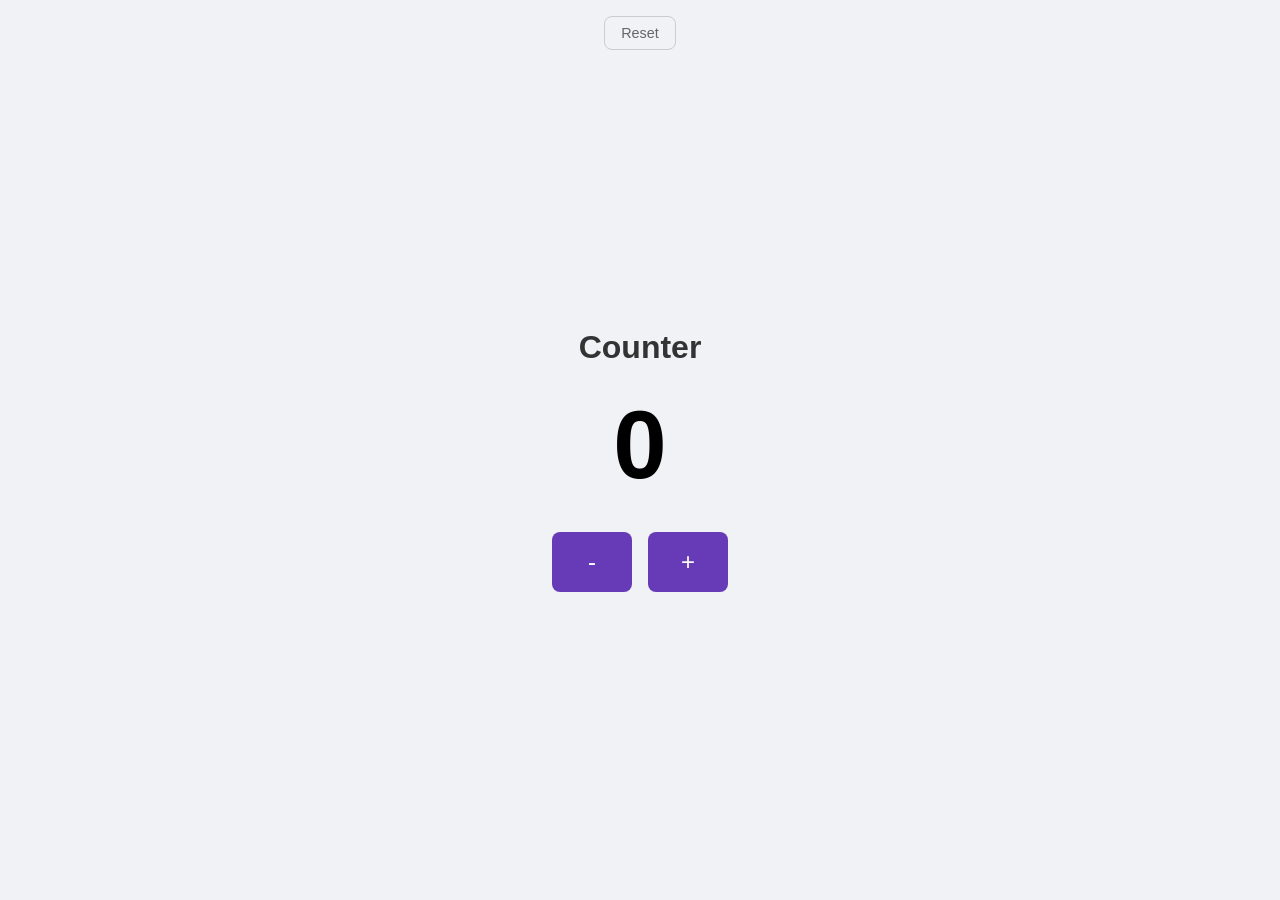
==== public/index.html @ a22fbcd0 "Move static assets to public directory and update README - Created `public` directory - Moved `app.j" ====
<!DOCTYPE html>
<html lang="en">
<head>
    <meta charset="UTF-8">
    <meta name="viewport" content="width=device-width, initial-scale=1.0, maximum-scale=1.0, user-scalable=no">
    <title>Counter</title>
    <link rel="stylesheet" href="style.css">
    <link rel="manifest" href="manifest.json">
    <meta name="theme-color" content="#673ab7">
</head>
<body>
    <button id="reset-btn">Reset</button>
    <div class="container">
        <h1>Counter</h1>
        <div id="count-display">0</div>
        <div class="buttons">
            <button id="minus-btn" aria-label="Decrease count">-</button>
            <button id="plus-btn" aria-label="Increase count">+</button>
        </div>
    </div>
    <script src="app.js"></script>
</body>
</html>
---- public/style.css ----
body {
    font-family: -apple-system, BlinkMacSystemFont, "Segoe UI", Roboto, Helvetica, Arial, sans-serif;
    display: flex;
    flex-direction: column;
    justify-content: center;
    align-items: center;
    height: 100vh;
    margin: 0;
    background-color: #f0f2f5;
    overflow: hidden;
    touch-action: none;
}

#reset-btn {
    position: absolute;
    top: 1rem;
    background-color: transparent;
    color: #666;
    font-size: 0.9rem;
    padding: 0.5rem 1rem;
    border: 1px solid #ccc;
    min-width: auto;
}

#reset-btn:hover {
    background-color: #eee;
}

.container {
    text-align: center;
    min-width: 250px;
}

h1 {
    color: #333;
    margin-bottom: 1.5rem;
}

#count-display {
    font-size: 6rem;
    font-weight: bold;
    margin-bottom: 2rem;
    color: black;
}

.buttons {
    display: flex;
    justify-content: center;
    gap: 1rem;
}

button {
    font-size: 1.5rem;
    padding: 1rem 2rem;
    cursor: pointer;
    border: none;
    border-radius: 8px;
    background-color: #673ab7;
    color: white;
    transition: background-color 0.2s, transform 0.1s;
    min-width: 80px;
}

button:hover {
    background-color: #5e35b1;
}

button:active {
    transform: scale(0.95);
}

button#minus-btn {
    background-color: #673ab7;
}

button#minus-btn:hover {
    background-color: #5e35b1;
}
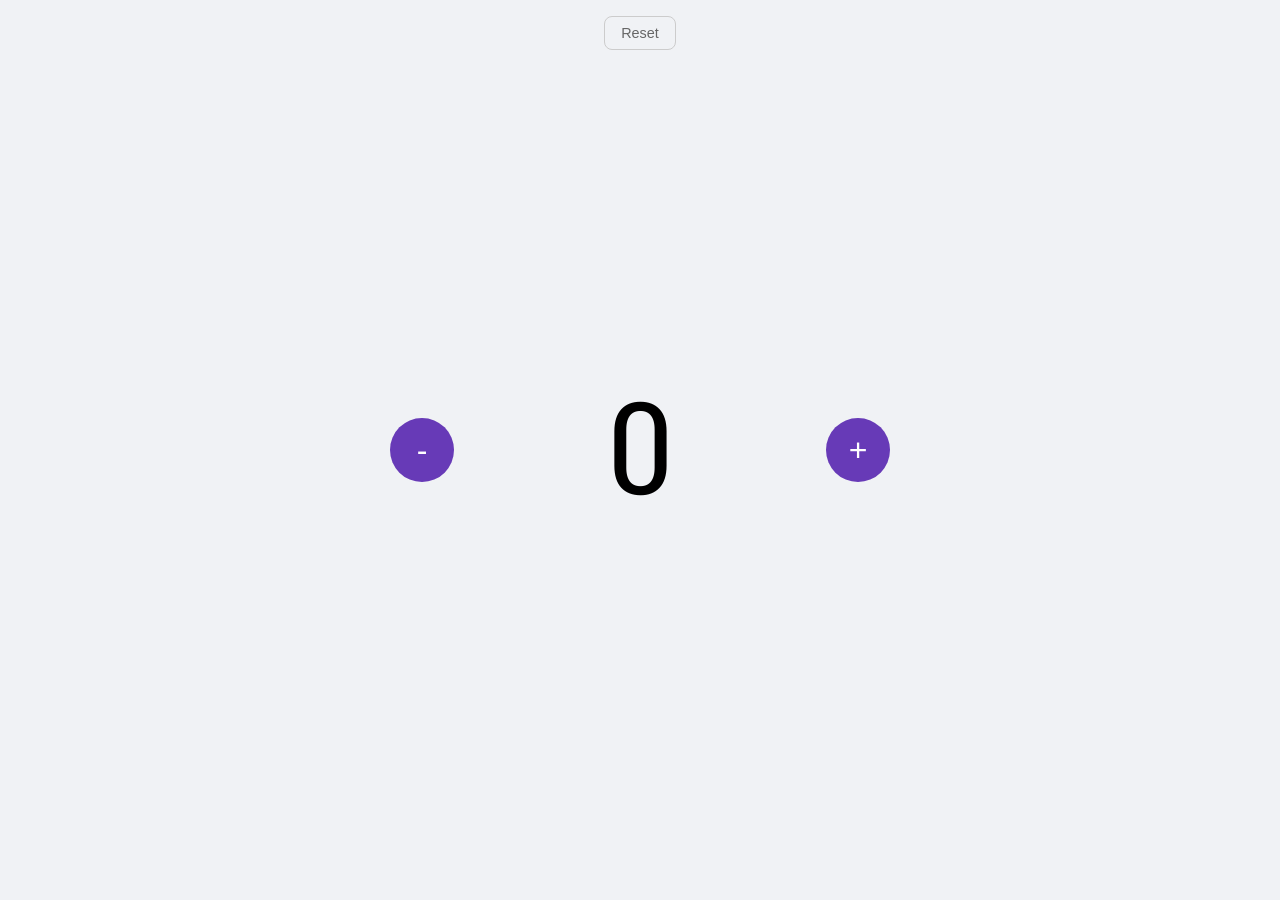
==== commit 841fb9fd: "Modernize counter UI: remove title, side-by-side buttons, and Google Sans Flex font - Removed the "C" ====
--- a/public/index.html
+++ b/public/index.html
@@ -4,6 +4,9 @@
     <meta charset="UTF-8">
     <meta name="viewport" content="width=device-width, initial-scale=1.0, maximum-scale=1.0, user-scalable=no">
     <title>Counter</title>
+    <link rel="preconnect" href="https://fonts.googleapis.com">
+    <link rel="preconnect" href="https://fonts.gstatic.com" crossorigin>
+    <link href="https://fonts.googleapis.com/css2?family=Google+Sans+Flex:wght@100..1000&family=Roboto+Flex:wght@100..1000&display=swap" rel="stylesheet">
     <link rel="stylesheet" href="style.css">
     <link rel="manifest" href="manifest.json">
     <meta name="theme-color" content="#673ab7">
@@ -11,10 +14,9 @@
 <body>
     <button id="reset-btn">Reset</button>
     <div class="container">
-        <h1>Counter</h1>
-        <div id="count-display">0</div>
-        <div class="buttons">
+        <div class="counter-layout">
             <button id="minus-btn" aria-label="Decrease count">-</button>
+            <div id="count-display">0</div>
             <button id="plus-btn" aria-label="Increase count">+</button>
         </div>
     </div>
--- a/public/style.css
+++ b/public/style.css
@@ -1,5 +1,5 @@
 body {
-    font-family: -apple-system, BlinkMacSystemFont, "Segoe UI", Roboto, Helvetica, Arial, sans-serif;
+    font-family: 'Google Sans Flex', 'Roboto Flex', -apple-system, BlinkMacSystemFont, "Segoe UI", Roboto, Helvetica, Arial, sans-serif;
     display: flex;
     flex-direction: column;
     justify-content: center;
@@ -20,6 +20,9 @@
     padding: 0.5rem 1rem;
     border: 1px solid #ccc;
     min-width: auto;
+    border-radius: 8px;
+    width: auto;
+    height: auto;
 }
 
 #reset-btn:hover {
@@ -28,37 +31,63 @@
 
 .container {
     text-align: center;
-    min-width: 250px;
+    width: 100%;
 }
 
-h1 {
-    color: #333;
-    margin-bottom: 1.5rem;
+.counter-layout {
+    display: flex;
+    justify-content: center;
+    align-items: center;
+    gap: 1rem;
+    width: 100%;
+    max-width: 500px;
+    margin: 0 auto;
 }
 
 #count-display {
-    font-size: 6rem;
-    font-weight: bold;
-    margin-bottom: 2rem;
+    font-size: 8rem;
+    font-weight: 500;
     color: black;
+    flex: 1;
+    min-width: 120px;
+    text-align: center;
+    font-variant-numeric: tabular-nums;
 }
 
-.buttons {
-    display: flex;
-    justify-content: center;
-    gap: 1rem;
+@media (max-width: 400px) {
+    #count-display {
+        font-size: 6rem;
+    }
+
+    button {
+        width: 56px;
+        height: 56px;
+        font-size: 1.5rem;
+    }
 }
 
 button {
-    font-size: 1.5rem;
-    padding: 1rem 2rem;
+    font-size: 2rem;
+    width: 64px;
+    height: 64px;
+    flex-shrink: 0;
     cursor: pointer;
     border: none;
-    border-radius: 8px;
+    border-radius: 50%;
     background-color: #673ab7;
     color: white;
     transition: background-color 0.2s, transform 0.1s;
-    min-width: 80px;
+    display: flex;
+    justify-content: center;
+    align-items: center;
+    -webkit-tap-highlight-color: transparent;
+    outline: none;
+    user-select: none;
+}
+
+button:focus-visible {
+    outline: 3px solid #5e35b1;
+    outline-offset: 2px;
 }
 
 button:hover {
@@ -66,13 +95,5 @@
 }
 
 button:active {
-    transform: scale(0.95);
+    transform: scale(0.9);
 }
-
-button#minus-btn {
-    background-color: #673ab7;
-}
-
-button#minus-btn:hover {
-    background-color: #5e35b1;
-}
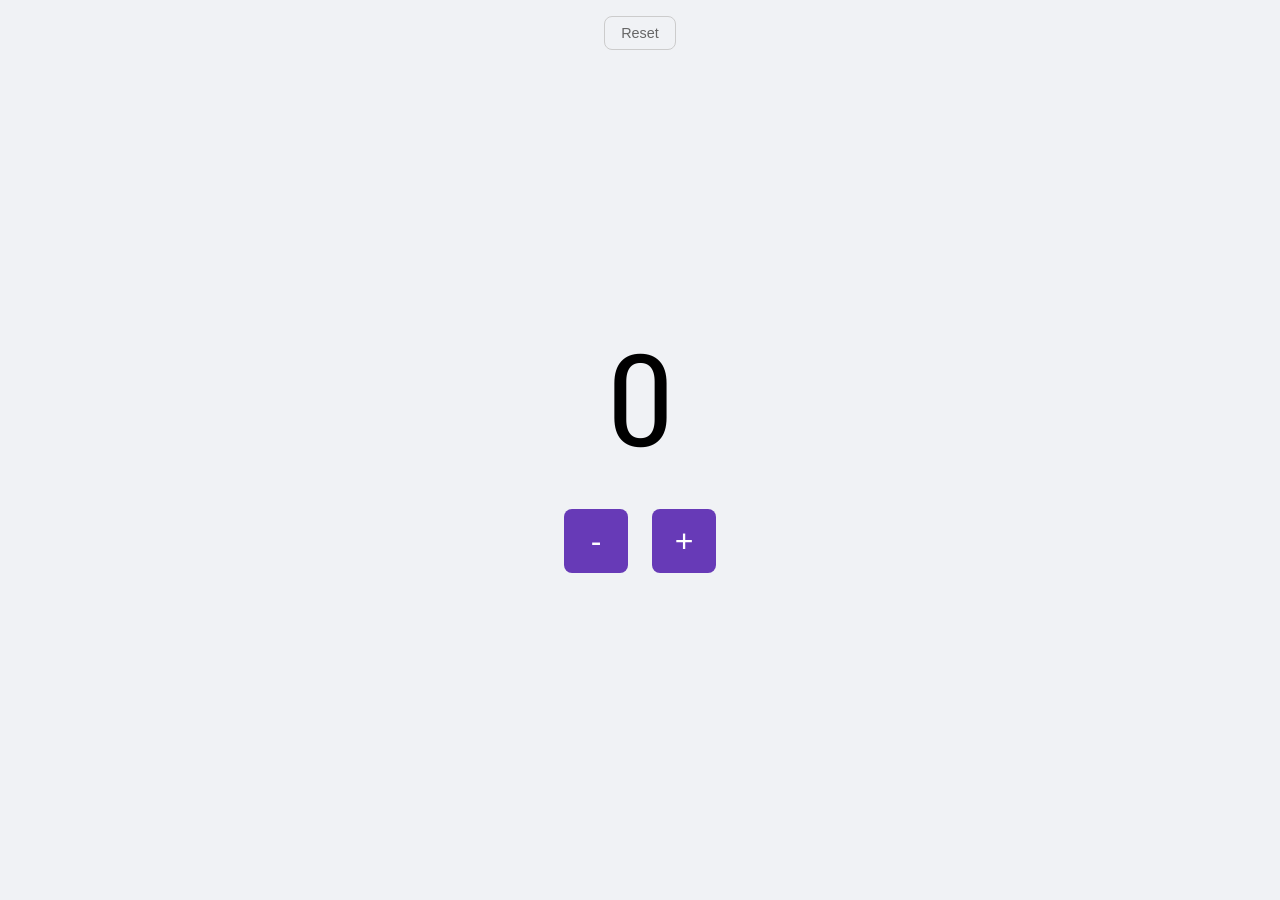
==== commit cad6bf61: "Update counter UI: square buttons below display, Google Sans Flex font - Moved buttons below the cou" ====
--- a/public/index.html
+++ b/public/index.html
@@ -14,9 +14,9 @@
 <body>
     <button id="reset-btn">Reset</button>
     <div class="container">
-        <div class="counter-layout">
+        <div id="count-display">0</div>
+        <div class="buttons">
             <button id="minus-btn" aria-label="Decrease count">-</button>
-            <div id="count-display">0</div>
             <button id="plus-btn" aria-label="Increase count">+</button>
         </div>
     </div>
--- a/public/style.css
+++ b/public/style.css
@@ -32,48 +32,42 @@
 .container {
     text-align: center;
     width: 100%;
-}
-
-.counter-layout {
-    display: flex;
-    justify-content: center;
-    align-items: center;
-    gap: 1rem;
-    width: 100%;
-    max-width: 500px;
-    margin: 0 auto;
+    padding: 0 20px;
+    box-sizing: border-box;
 }
 
 #count-display {
     font-size: 8rem;
     font-weight: 500;
     color: black;
-    flex: 1;
-    min-width: 120px;
+    margin-bottom: 2rem;
+    font-variant-numeric: tabular-nums;
     text-align: center;
-    font-variant-numeric: tabular-nums;
 }
 
-@media (max-width: 400px) {
+@media (max-width: 480px) {
     #count-display {
         font-size: 6rem;
     }
 
     button {
-        width: 56px;
-        height: 56px;
-        font-size: 1.5rem;
+        padding: 1rem 2rem;
     }
+}
+
+.buttons {
+    display: flex;
+    justify-content: center;
+    gap: 1.5rem;
 }
 
 button {
     font-size: 2rem;
     width: 64px;
     height: 64px;
-    flex-shrink: 0;
     cursor: pointer;
     border: none;
-    border-radius: 50%;
+    border-radius: 8px;
     background-color: #673ab7;
     color: white;
     transition: background-color 0.2s, transform 0.1s;
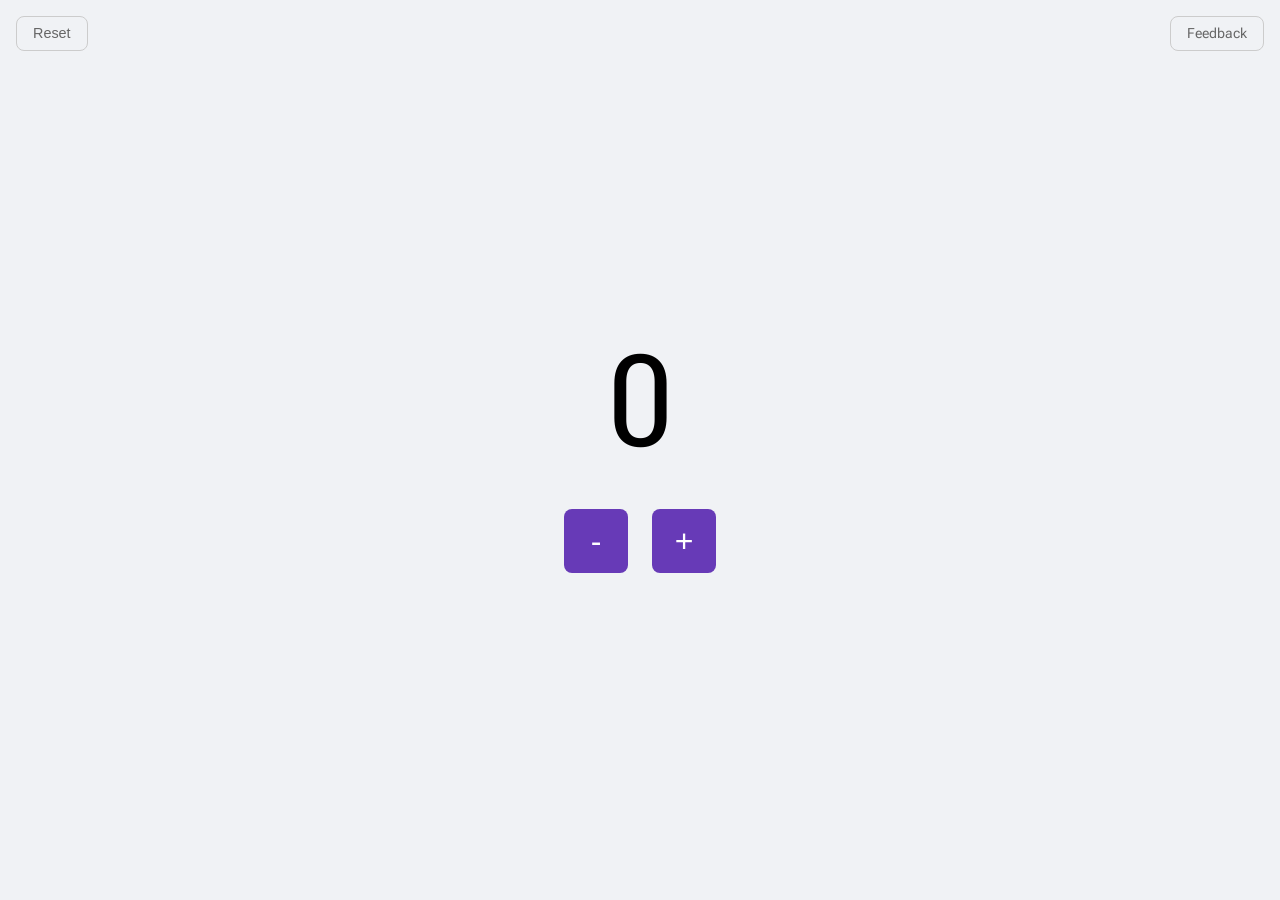
==== commit ba1075a8: "feat: add feedback button to top right - Add Feedback link to index.html linking to GitHub issues - " ====
--- a/public/index.html
+++ b/public/index.html
@@ -13,6 +13,7 @@
 </head>
 <body>
     <button id="reset-btn">Reset</button>
+    <a href="https://github.com/camyoung1234/counter/issues/new?labels=jules" id="feedback-btn" target="_blank" rel="noopener noreferrer">Feedback</a>
     <div class="container">
         <div id="count-display">0</div>
         <div class="buttons">
--- a/public/style.css
+++ b/public/style.css
@@ -11,7 +11,7 @@
     touch-action: none;
 }
 
-#reset-btn {
+#reset-btn, #feedback-btn {
     position: absolute;
     top: 1rem;
     background-color: transparent;
@@ -23,9 +23,19 @@
     border-radius: 8px;
     width: auto;
     height: auto;
+    text-decoration: none;
+    line-height: 1.2;
 }
 
-#reset-btn:hover {
+#reset-btn {
+    left: 1rem;
+}
+
+#feedback-btn {
+    right: 1rem;
+}
+
+#reset-btn:hover, #feedback-btn:hover {
     background-color: #eee;
 }
 
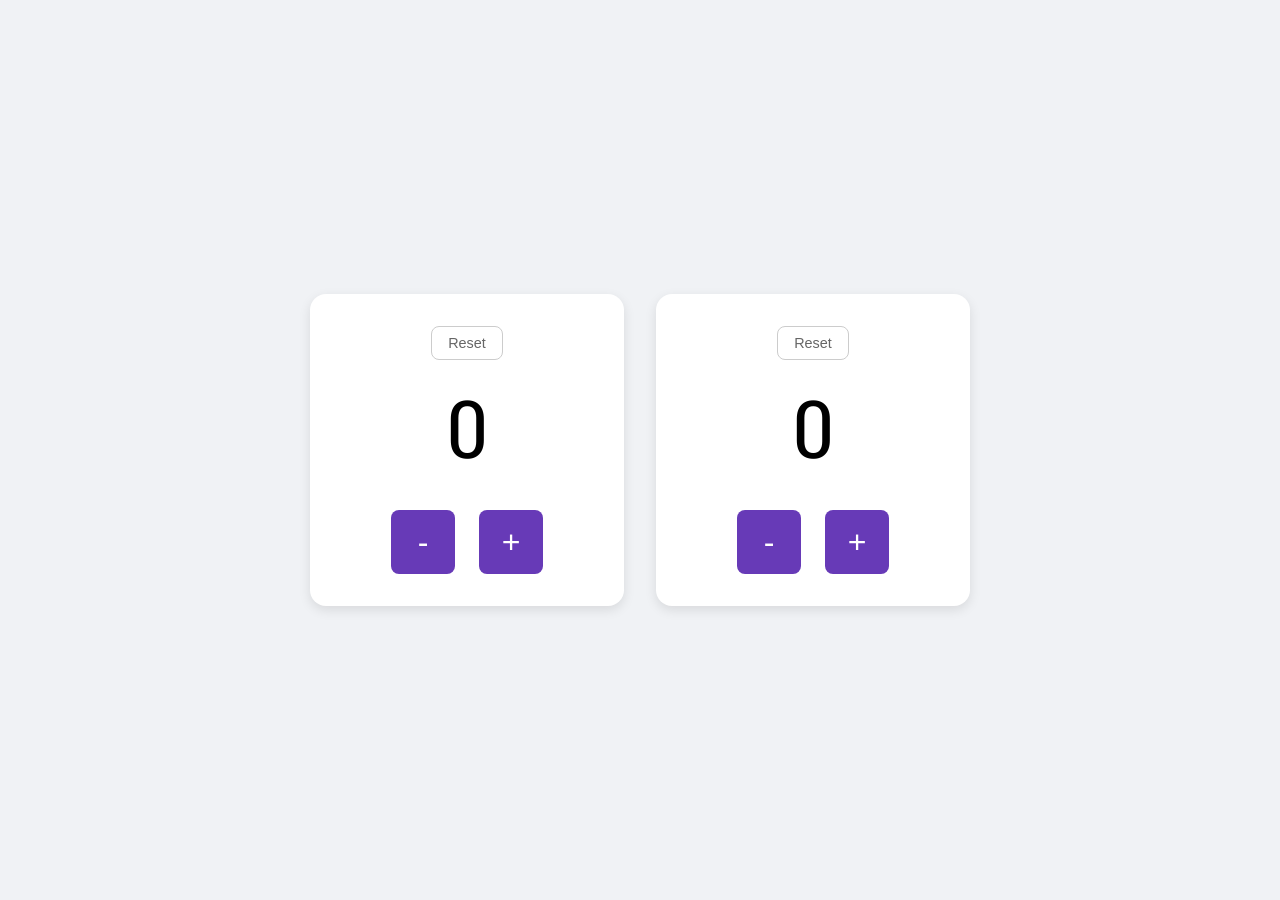
==== commit 4091d50e: "Implement dual-counter card layout with state persistence - Refactored index.html to support two ind" ====
--- a/public/index.html
+++ b/public/index.html
@@ -12,15 +12,24 @@
     <meta name="theme-color" content="#673ab7">
 </head>
 <body>
-    <button id="reset-btn">Reset</button>
-    <a href="https://github.com/camyoung1234/counter/issues/new?labels=jules" id="feedback-btn" target="_blank" rel="noopener noreferrer">Feedback</a>
-    <div class="container">
-        <div id="count-display">0</div>
-        <div class="buttons">
-            <button id="minus-btn" aria-label="Decrease count">-</button>
-            <button id="plus-btn" aria-label="Increase count">+</button>
+    <main class="cards-wrapper">
+        <div class="counter-card">
+            <button id="reset-btn-1" class="reset-btn">Reset</button>
+            <div id="count-display-1" class="count-display">0</div>
+            <div class="buttons">
+                <button id="minus-btn-1" class="btn minus-btn" aria-label="Decrease count">-</button>
+                <button id="plus-btn-1" class="btn plus-btn" aria-label="Increase count">+</button>
+            </div>
         </div>
-    </div>
+        <div class="counter-card">
+            <button id="reset-btn-2" class="reset-btn">Reset</button>
+            <div id="count-display-2" class="count-display">0</div>
+            <div class="buttons">
+                <button id="minus-btn-2" class="btn minus-btn" aria-label="Decrease count">-</button>
+                <button id="plus-btn-2" class="btn plus-btn" aria-label="Increase count">+</button>
+            </div>
+        </div>
+    </main>
     <script src="app.js"></script>
 </body>
 </html>
--- a/public/style.css
+++ b/public/style.css
@@ -11,9 +11,29 @@
     touch-action: none;
 }
 
-#reset-btn, #feedback-btn {
-    position: absolute;
-    top: 1rem;
+.cards-wrapper {
+    display: flex;
+    justify-content: center;
+    align-items: center;
+    flex-wrap: wrap;
+    gap: 2rem;
+    width: 100%;
+    padding: 20px;
+    box-sizing: border-box;
+}
+
+.counter-card {
+    background: white;
+    border-radius: 16px;
+    padding: 2rem;
+    box-shadow: 0 4px 12px rgba(0,0,0,0.1);
+    display: flex;
+    flex-direction: column;
+    align-items: center;
+    min-width: 250px;
+}
+
+.reset-btn {
     background-color: transparent;
     color: #666;
     font-size: 0.9rem;
@@ -23,31 +43,17 @@
     border-radius: 8px;
     width: auto;
     height: auto;
-    text-decoration: none;
-    line-height: 1.2;
+    margin-bottom: 1.5rem;
+    cursor: pointer;
+    transition: background-color 0.2s;
 }
 
-#reset-btn {
-    left: 1rem;
-}
-
-#feedback-btn {
-    right: 1rem;
-}
-
-#reset-btn:hover, #feedback-btn:hover {
+.reset-btn:hover {
     background-color: #eee;
 }
 
-.container {
-    text-align: center;
-    width: 100%;
-    padding: 0 20px;
-    box-sizing: border-box;
-}
-
-#count-display {
-    font-size: 8rem;
+.count-display {
+    font-size: 5rem;
     font-weight: 500;
     color: black;
     margin-bottom: 2rem;
@@ -56,12 +62,21 @@
 }
 
 @media (max-width: 480px) {
-    #count-display {
-        font-size: 6rem;
+    .count-display {
+        font-size: 4rem;
     }
 
     button {
         padding: 1rem 2rem;
+    }
+
+    .cards-wrapper {
+        gap: 1rem;
+    }
+
+    .counter-card {
+        padding: 1.5rem;
+        min-width: 200px;
     }
 }
 
@@ -71,7 +86,7 @@
     gap: 1.5rem;
 }
 
-button {
+button.btn {
     font-size: 2rem;
     width: 64px;
     height: 64px;
@@ -89,15 +104,15 @@
     user-select: none;
 }
 
-button:focus-visible {
+button.btn:focus-visible {
     outline: 3px solid #5e35b1;
     outline-offset: 2px;
 }
 
-button:hover {
+button.btn:hover {
     background-color: #5e35b1;
 }
 
-button:active {
+button.btn:active {
     transform: scale(0.9);
 }
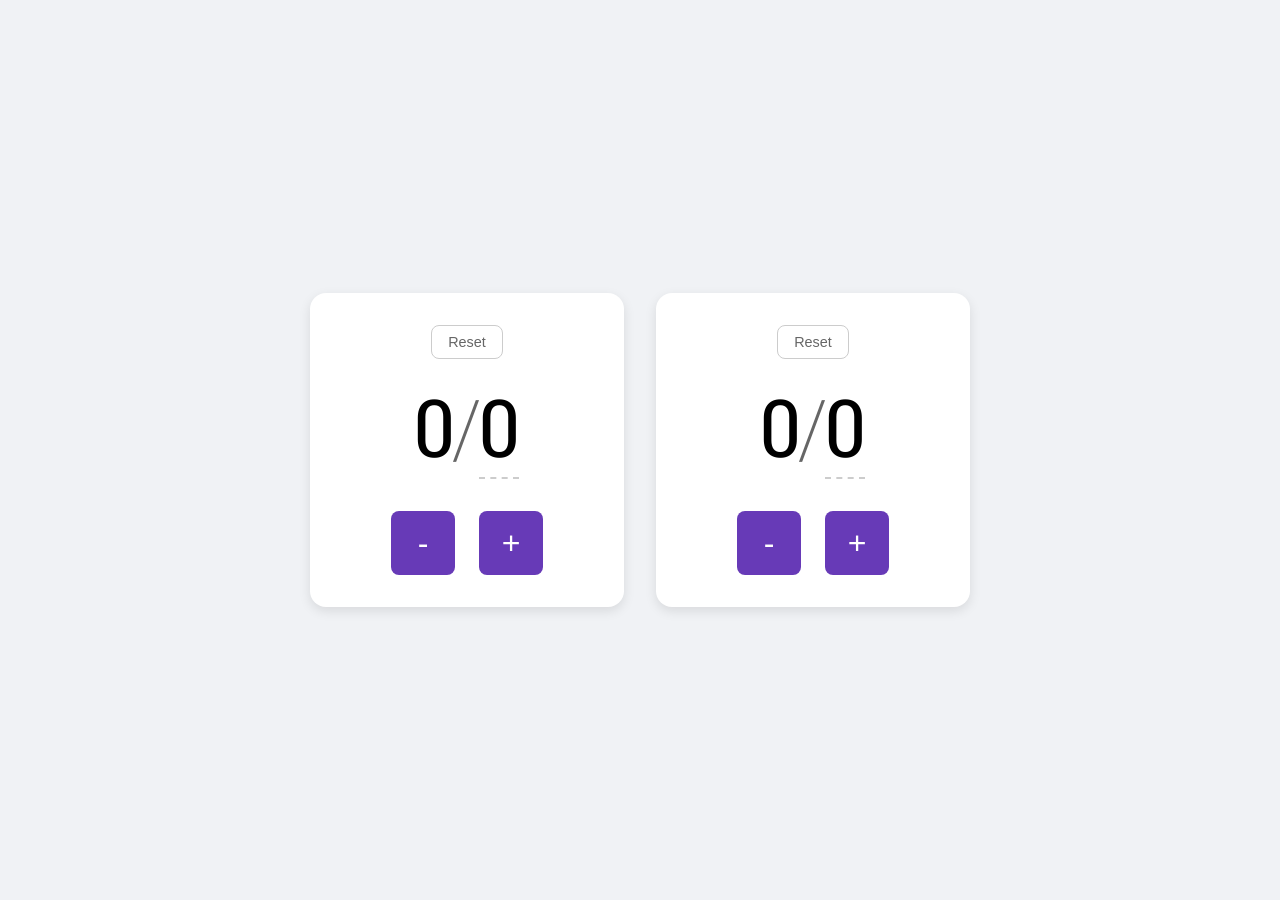
==== commit 685a3fff: "Add goal functionality to counters - Updated UI to display current count and target value in "X/Y" f" ====
--- a/public/index.html
+++ b/public/index.html
@@ -15,7 +15,9 @@
     <main class="cards-wrapper">
         <div class="counter-card">
             <button id="reset-btn-1" class="reset-btn">Reset</button>
-            <div id="count-display-1" class="count-display">0</div>
+            <div class="count-display">
+                <span id="count-display-1">0</span><span class="separator">/</span><span id="target-display-1" contenteditable="true" inputmode="numeric" aria-label="Target value">0</span>
+            </div>
             <div class="buttons">
                 <button id="minus-btn-1" class="btn minus-btn" aria-label="Decrease count">-</button>
                 <button id="plus-btn-1" class="btn plus-btn" aria-label="Increase count">+</button>
@@ -23,7 +25,9 @@
         </div>
         <div class="counter-card">
             <button id="reset-btn-2" class="reset-btn">Reset</button>
-            <div id="count-display-2" class="count-display">0</div>
+            <div class="count-display">
+                <span id="count-display-2">0</span><span class="separator">/</span><span id="target-display-2" contenteditable="true" inputmode="numeric" aria-label="Target value">0</span>
+            </div>
             <div class="buttons">
                 <button id="minus-btn-2" class="btn minus-btn" aria-label="Decrease count">-</button>
                 <button id="plus-btn-2" class="btn plus-btn" aria-label="Increase count">+</button>
--- a/public/style.css
+++ b/public/style.css
@@ -9,6 +9,10 @@
     background-color: #f0f2f5;
     overflow: hidden;
     touch-action: none;
+    -webkit-user-select: none;
+    -moz-user-select: none;
+    -ms-user-select: none;
+    user-select: none;
 }
 
 .cards-wrapper {
@@ -46,6 +50,14 @@
     margin-bottom: 1.5rem;
     cursor: pointer;
     transition: background-color 0.2s;
+    -webkit-tap-highlight-color: transparent;
+    outline: none;
+    user-select: none;
+}
+
+.reset-btn:focus-visible {
+    outline: 2px solid #673ab7;
+    outline-offset: 2px;
 }
 
 .reset-btn:hover {
@@ -59,6 +71,30 @@
     margin-bottom: 2rem;
     font-variant-numeric: tabular-nums;
     text-align: center;
+    display: flex;
+    align-items: baseline;
+    justify-content: center;
+}
+
+[contenteditable="true"] {
+    -webkit-user-select: text;
+    -moz-user-select: text;
+    -ms-user-select: text;
+    user-select: text;
+    cursor: text;
+    border-bottom: 2px dashed #ccc;
+    min-width: 0.5em;
+    outline: none;
+}
+
+[contenteditable="true"]:focus {
+    border-bottom: 2px solid #673ab7;
+}
+
+.separator {
+    margin: 0 0.2rem;
+    color: #666;
+    font-weight: 300;
 }
 
 @media (max-width: 480px) {
